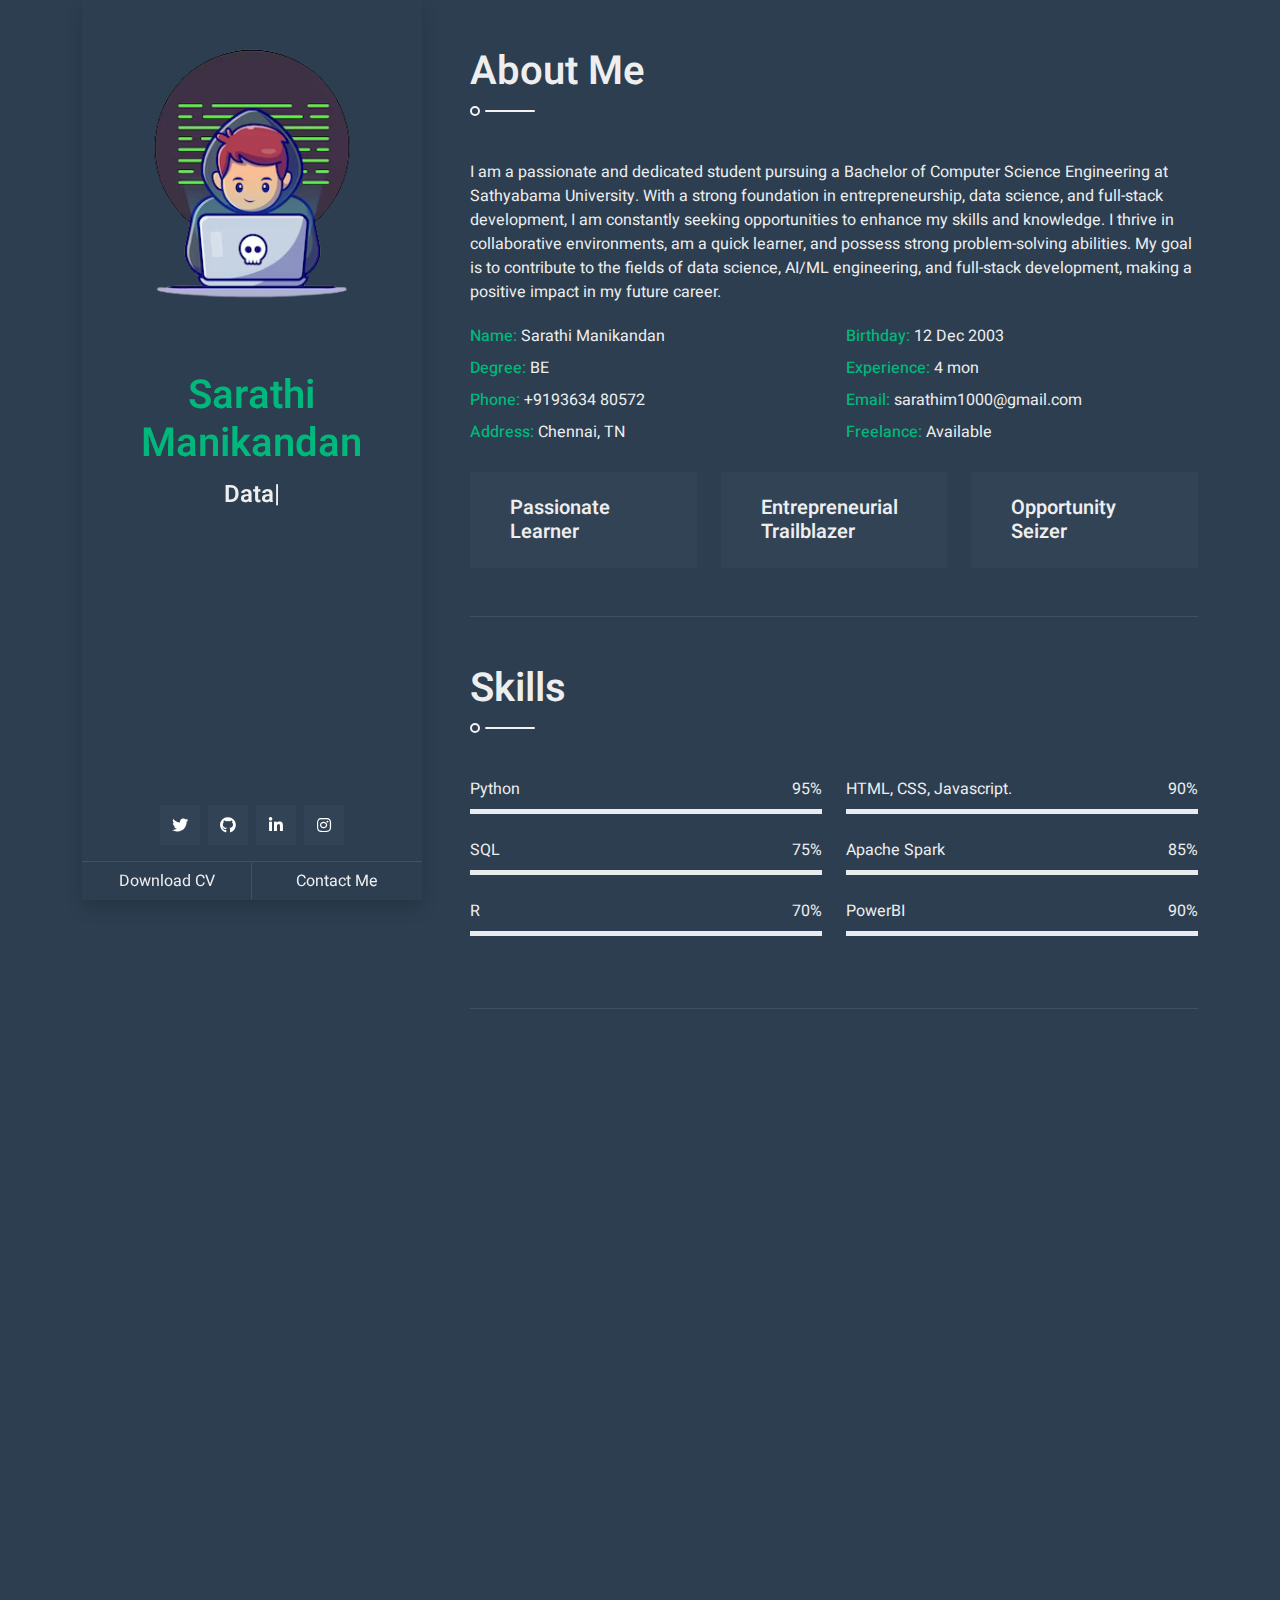
==== index.html @ cac863b0 "Add files via upload" ====
<!DOCTYPE html>
<html lang="en">
    <head>
        <met#aeb3b8et="utf-8">
        <title>Portfolio</title>
        <meta content="width=device-width, initial-scale=1.0" name="viewport">
        <meta content="Free Website Template" name="keywords">
        <meta content="Free Website Template" name="description">

        <!-- Favicon -->
       
        <link rel="icon" type="image/png" href="img/ico.png">

        <!-- Google Web Fonts -->
        <link rel="preconnect" href="https://fonts.googleapis.com">
        <link rel="preconnect" href="https://fonts.gstatic.com" crossorigin>
        <link href="https://fonts.googleapis.com/css2?family=Heebo:wght@300;400;500;600;700&display=swap" rel="stylesheet">

        <!-- Icon Font Stylesheet -->
        <link href="https://cdnjs.cloudflare.com/ajax/libs/font-awesome/5.10.0/css/all.min.css" rel="stylesheet">
        <link href="https://cdn.jsdelivr.net/npm/bootstrap-icons@1.4.1/font/bootstrap-icons.css" rel="stylesheet">

        <!-- Libraries Stylesheet -->
        <link href="lib/owlcarousel/assets/owl.carousel.min.css" rel="stylesheet">
        <link href="lib/lightbox/css/lightbox.min.css" rel="stylesheet">
        <link href="lib/animate/animate.min.css" rel="stylesheet">

        <!-- Customized Bootstrap Stylesheet -->
        <link href="css/bootstrap.min.css" rel="stylesheet">

        <!-- Template Stylesheet -->
        <link href="css/style.css" rel="stylesheet">
    </head>

    <body>
        <!-- Spinner Start -->
        <div id="spinner" class="show bg-white position-fixed translate-middle w-100 vh-100 top-50 start-50 d-flex align-items-center justify-content-center">
            <div class="spinner-border text-primary" style="width: 3rem; height: 3rem;" role="status">
                <span class="sr-only">Loading...</span>
            </div>
        </div>
        <!-- Spinner End -->

        <div class="container">
            <div class="row g-5">
                <div class="col-lg-4 sticky-lg-top vh-100">
                    <div class="d-flex flex-column h-100 text-center overflow-auto shadow">
                        <img class="w-100 img-fluid mb-4" src="img/profile10.png" alt="Image">
                        <h1 class="text-primary mt-2">Sarathi Manikandan</h1>
                        <div class="mb-4" style="height: 22px;">
                            <h4 class="typed-text-output d-inline-block text-light"></h4>
                            <div class="typed-text d-none">Data Scientist, AI/ML Engineer, Full Stack Developer.</div>
                        </div>
                        <div class="d-flex justify-content-center mt-auto mb-3">
                            <a class="btn btn-secondary btn-square mx-1" href="https://twitter.com/Sarathi0M"><i class="fab fa-twitter"></i></a>
                            <a class="btn btn-secondary btn-square mx-1" href="https://github.com/SarathiManikandan0"><i class="fab fa-github"></i></a> 
                            <a class="btn btn-secondary btn-square mx-1" href="https://www.linkedin.com/in/sarathi-manikandan/"><i class="fab fa-linkedin-in"></i></a>
                            <a class="btn btn-secondary btn-square mx-1" href="https://www.instagram.com/sarathi_manikandan/"><i class="fab fa-instagram"></i></a>
                        </div>
                        <div class="d-flex align-items-end justify-content-between border-top">
                            <a href="https://drive.google.com/file/d/1EFfKOIM3UXPqPHEk5IjCb9lO9Y8ppTGz/view?usp=sharing" class="btn w-50 border-end">Download CV</a>
                            <a href="#contact" class="btn w-50 btn-scroll">Contact Me</a>
                        </div>
                    </div>
                </div>
                <div class="col-lg-8">
                    <!-- About Start -->
                    <section class="py-5 border-bottom wow fadeInUp" data-wow-delay="0.1s">
                        <h1 class="title pb-3 mb-5">About Me</h1>
                        <p>
                            I am a passionate and dedicated student pursuing a Bachelor of Computer Science Engineering at Sathyabama University. With a strong foundation in entrepreneurship, data science, and full-stack development, I am constantly seeking opportunities to enhance my skills and knowledge. I thrive in collaborative environments, am a quick learner, and possess strong problem-solving abilities. My goal is to contribute to the fields of data science, AI/ML engineering, and full-stack development, making a positive impact in my future career.</p>
                        <div class="row mb-4">
                            <div class="col-sm-6 py-1">
                                <span class="fw-medium text-primary">Name:</span> Sarathi Manikandan
                            </div>
                            <div class="col-sm-6 py-1">
                                <span class="fw-medium text-primary">Birthday:</span> 12 Dec 2003
                            </div>
                            <div class="col-sm-6 py-1">
                                <span class="fw-medium text-primary">Degree:</span> BE
                            </div>
                            <div class="col-sm-6 py-1">
                                <span class="fw-medium text-primary">Experience:</span> 4 mon
                            </div>
                            <div class="col-sm-6 py-1">
                                <span class="fw-medium text-primary">Phone:</span> +9193634 80572
                            </div>
                            <div class="col-sm-6 py-1">
                                <span class="fw-medium text-primary">Email:</span> sarathim1000@gmail.com
                            </div>
                            <div class="col-sm-6 py-1">
                                <span class="fw-medium text-primary">Address:</span> Chennai, TN
                            </div>
                            <div class="col-sm-6 py-1">
                                <span class="fw-medium text-primary">Freelance:</span> Available
                            </div>
                        </div>
                        <div class="row g-4">
                            <div class="col-md-4 col-lg-6 col-xl-4">
                                <div class="d-flex bg-secondary p-4"> 
                           
                                    <div class="ps-3">
                                        <p class="mb-0"></p>
                                        <h5 class="mb-0">Passionate Learner</h5>
                                    </div>
                                </div>
                            </div>
                            <div class="col-md-4 col-lg-6 col-xl-4">
                                <div class="d-flex bg-secondary p-4">
                             <!--     <h1 class="flex-shrink-0 display-5 text-primary mb-0" data-toggle="counter-up"></h1>  -->  
                                    <div class="ps-3">
                                        <p class="mb-0"></p>
                                        <h5 class="mb-0">Entrepreneurial Trailblazer</h5>
                                    </div>
                                </div>
                            </div>
                            <div class="col-md-4 col-lg-6 col-xl-4">
                                <div class="d-flex bg-secondary p-4">
                              <!---    <h1 class="flex-shrink-0 display-5 text-primary mb-0" data-toggle="counter-up"></h1>   -->  
                                    <div class="ps-3">
                                        <p class="mb-0"></p>
                                        <h5 class="mb-0">Opportunity Seizer</h5>
                                    </div>
                                </div>
                            </div>
                        </div>
                    </section>
                    <!-- About End -->

                    <!-- Skills Start -->
                    <section class="py-5 border-bottom wow fadeInUp" data-wow-delay="0.1s">
                        <h1 class="title pb-3 mb-5">Skills</h1>
                        <div class="row">
                            <div class="col-sm-6">
                                <div class="skill mb-4">
                                    <div class="d-flex justify-content-between">
                                        <p class="mb-2">Python</p>
                                        <p class="mb-2">95%</p>
                                    </div>
                                    <div class="progress">
                                        <div class="progress-bar bg-primary" role="progressbar" aria-valuenow="95" aria-valuemin="0" aria-valuemax="100"></div>
                                    </div>
                                </div>
                                <div class="skill mb-4">
                                    <div class="d-flex justify-content-between">
                                        <p class="mb-2">SQL</p>
                                        <p class="mb-2">75%</p>
                                    </div>
                                    <div class="progress">
                                        <div class="progress-bar bg-warning" role="progressbar" aria-valuenow="85" aria-valuemin="0" aria-valuemax="100"></div>
                                    </div>
                                </div>
                                <div class="skill mb-4">
                                    <div class="d-flex justify-content-between">
                                        <p class="mb-2">R</p>
                                        <p class="mb-2">70%</p>
                                    </div>
                                    <div class="progress">
                                        <div class="progress-bar bg-danger" role="progressbar" aria-valuenow="90" aria-valuemin="0" aria-valuemax="100"></div>
                                    </div>
                                </div>
                            </div>
                            <div class="col-sm-6">
                                <div class="skill mb-4">
                                    <div class="d-flex justify-content-between">
                                        <p class="mb-2">HTML, CSS, Javascript.</p>
                                        <p class="mb-2">90%</p>
                                    </div>
                                    <div class="progress">
                                        <div class="progress-bar bg-danger" role="progressbar" aria-valuenow="90" aria-valuemin="0" aria-valuemax="100"></div>
                                    </div>
                                </div>
                                <div class="skill mb-4">
                                    <div class="d-flex justify-content-between">
                                        <p class="mb-2">Apache Spark</p>
                                        <p class="mb-2">85%</p>
                                    </div>
                                    <div class="progress">
                                        <div class="progress-bar bg-success" role="progressbar" aria-valuenow="95" aria-valuemin="0" aria-valuemax="100"></div>
                                    </div>
                                </div>
                                <div class="skill mb-4">
                                    <div class="d-flex justify-content-between">
                                        <p class="mb-2">PowerBI</p>
                                        <p class="mb-2">90%</p>
                                    </div>
                                    <div class="progress">
                                        <div class="progress-bar bg-info" role="progressbar" aria-valuenow="85" aria-valuemin="0" aria-valuemax="100"></div>
                                    </div>
                                </div>
                            </div>
                        </div>
                    </section>
                    <!-- Skills End -->

                    <!-- Expericence Start -->
                    <section class="py-5 wow fadeInUp" data-wow-delay="0.1s">
                        <h1 class="title pb-3 mb-5">Expericence</h1>
                        <div class="border-start border-2 border-light pt-2 ps-5">
                            <div class="position-relative mb-4">
                                <span class="bi bi-arrow-right fs-4 text-light position-absolute" style="top: -5px; left: -50px;"></span>
                                <h5 class="mb-1">Data Science Intern</h5>
                                <p class="mb-2">Verzeo | <small>Sep '22 - Nov '22 </small></p>
                                <p> Successfully completed data science project, applying machine learning
                                    algorithms and delivering valuable insights. Proficient in data preprocessing, ensuring data quality and suitability for
                                    analysis.Effective data visualization and communication skills, collaborating with team
                                    members to present findings.</p>
                            </div>
                            <div class="position-relative mb-4">
                                <span class="bi bi-arrow-right fs-4 text-light position-absolute" style="top: -5px; left: -50px;"></span>
                                <h5 class="mb-1">Machine Learning</h5>
                                <p class="mb-2">Rinex| <small>Sep '22 - Nov '22 </small></p>
                                <p> Proven track record of successfully leading cross-functional teams and
                                    delivering projects on time and within budget.Exceptional problem-solving skills, employing analytical thinking to identify and
                                    resolve complex issues efficiently.Strong collaborator, adapting to diverse working styles and contributing to a
                                    positive team environment, while demonstrating a proactive approach to
                                    personal and professional growth.</p>
                            </div>
           
                        </div>
                    </form>
                    </section>
                    <!-- Subscribe End -->

                    <!-- Services Start -->
                    <section class="py-5 border-bottom wow fadeInUp" data-wow-delay="0.1s">
                        <h1 class="title pb-3 mb-5">Services</h1>
                        <div class="row g-4">
                            <div class="col-md-6">
                                <div class="service-item">
                                    <i class="fa fa-2x fa-laptop-code mx-auto mb-4"></i>
                                    <h5 class="mb-2">Web Design</h5>
                                    <p class="mb-0">Crafting captivating web designs that elevate your online presence and engage your target audience</p>
                                </div>
                            </div>
                            <div class="col-md-6">
                                <div class="service-item">
                                    <i class="fa fa-2x fa-database mx-auto mb-4"></i>
                                    <h5 class="mb-2">Data Engineering</h5>
                                    <p class="mb-0">Building robust data infrastructure and implementing efficient data pipelines to unlock actionable insights and drive data-informed decision-making.</p>
                                </div>
                            </div>
                            <div class="col-md-6">
                                <div class="service-item">
                                    <i class="fa fa-2x fa-cogs mx-auto mb-4"></i>
                                    <h5 class="mb-2">Machine Learning Engineer</h5>
                                    <p class="mb-0">Applying cutting-edge machine learning algorithms to extract valuable insights and drive intelligent decision-making.</p>
                                </div>
                            </div>
                            <div class="col-md-6">
                                <div class="service-item">
                                    <i class="fa fa-2x fa-puzzle-piece mx-auto mb-4"></i>
                                    <h5 class="mb-2">Predictive Analytics</h5>
                                    <p class="mb-0">Providing in-depth analysis and actionable insights to unlock hidden patterns, trends, and opportunities in complex data sets.</p>
                                </div>
                            </div>
                        </div>
                    </section>
                    <!-- Services End -->

                    <!-- Portfolio Start -->
                    <section class="py-5 border-bottom wow fadeInUp" data-wow-delay="0.1s">
                        <h1 class="title pb-3 mb-5">Portfolio</h1>
                        <div class="row">
                            <div class="col-12">
                                <div class="row">
                                    <div class="col-12 text-center mb-2">
                                        <ul class="list-inline mb-4" id="portfolio-flters">
                                            <li class="btn btn-secondary active"  data-filter="*"><i class="fa fa-star me-2"></i>All</li>
                                            <li class="btn btn-secondary" data-filter=".first"><i class="fa fa-laptop-code me-2"></i>Design</li>
                                            <li class="btn btn-secondary" data-filter=".second"><i class="fa fa-mobile-alt me-2"></i>Development</li>
                                        </ul>
                                    </div>
                                </div>
                                <div class="row portfolio-container">
                                    <div class="col-md-6 mb-4 portfolio-item first">
                                        <div class="position-relative overflow-hidden mb-2">
                                            <img class="img-fluid w-100" src="img/portfolio-1.jpg" alt="">
                                            <div class="portfolio-btn d-flex align-items-center justify-content-center">
                                                <a href="img/portfolio-1.jpg" data-lightbox="portfolio">
                                                    <i class="bi bi-plus text-light"></i>
                                                </a>
                                            </div>
                                        </div>
                                    </div>
                                    <div class="col-md-6 mb-4 portfolio-item second">
                                        <div class="position-relative overflow-hidden mb-2">
                                            <img class="img-fluid w-100" src="img/portfolio-2.jpg" alt="">
                                            <div class="portfolio-btn d-flex align-items-center justify-content-center">
                                                <a href="img/portfolio-2.jpg" data-lightbox="portfolio">
                                                    <i class="bi bi-plus text-light"></i>
                                                </a>
                                            </div>
                                        </div>
                                    </div>
                                    <div class="col-md-6 mb-4 portfolio-item first">
                                        <div class="position-relative overflow-hidden mb-2">
                                            <img class="img-fluid w-100" src="img/portfolio-3.jpg" alt="">
                                            <div class="portfolio-btn d-flex align-items-center justify-content-center">
                                                <a href="img/portfolio-3.jpg" data-lightbox="portfolio">
                                                    <i class="bi bi-plus text-light"></i>
                                                </a>
                                            </div>
                                        </div>
                                    </div>
                                    <div class="col-md-6 mb-4 portfolio-item second">
                                        <div class="position-relative overflow-hidden mb-2">
                                            <img class="img-fluid w-100" src="img/portfolio-4.jpg" alt="">
                                            <div class="portfolio-btn d-flex align-items-center justify-content-center">
                                                <a href="img/portfolio-4.jpg" data-lightbox="portfolio">
                                                    <i class="bi bi-plus text-light"></i>
                                                </a>
                                            </div>
                                        </div>
                                    </div>
                                </div>
                            </div>
                        </div>
                    </section>
                    <!-- Portfolio End -->

  
                    <!-- Contact Start -->
                    <section class="py-5 wow fadeInUp" data-wow-delay="0.1s" id="contact">
                        <h1 class="title pb-3 mb-5">Contact Me</h1>
						<p class="mb-4">Feel free to reach out to me via email, phone, or LinkedIn. I look forward to connecting with you and discussing potential opportunities. <a href="https://drive.google.com/file/d/1EFfKOIM3UXPqPHEk5IjCb9lO9Y8ppTGz/view?usp=sharing">Download Now</a></p>
                        <form action="https://formsubmit.io/send/60b9c023-ed10-4f9d-9474-4a6fe65badb8" method="post">
                            <div class="row g-3">
                                <div class="col-md-6">
                                    <div class="form-floating">
                                        <input type="text" class="form-control border-0 bg-secondary" id="name" name="name" placeholder="Your Name">
                                    
                                        <label for="name">Your Name</label>
                                    </div>
                                </div>
                                <div class="col-md-6">
                                    <div class="form-floating">
                                        <input type="email" class="form-control border-0 bg-secondary" id="email" name="email" placeholder="Your Email">
                                        <label for="email">Your Email</label>
                                    </div>
                                </div>
                                <div class="col-12">
                                    <div class="form-floating">
                                        <input type="text" class="form-control border-0 bg-secondary" id="subject" name="subject" placeholder="Subject">
                                        <label for="subject">Subject</label>
                                    </div>
                                </div>
                                <div class="col-12">
                                    <div class="form-floating">
                                        <textarea class="form-control border-0 bg-secondary" placeholder="Leave a message here" id="message" name="message" style="height: 200px"></textarea>
                                        <label for="message">Message</label>
                                    </div>
                                </div>
                                <div class="col-12">
                                    <button class="btn btn-primary w-100 py-3" type="submit">Send Message</button>
                                </div>
                            </div>
                        </form>
                        
                    </section>
                    <!-- Contact End -->

                    <!-- Footer Start -->
                    <section class="wow fadeIn" data-wow-delay="0.1s">
                        <div class="bg-secondary text-light text-center p-5">
                            <div class="d-flex justify-content-center mb-4">
                                <a class="btn btn-dark btn-square mx-1" href="https://twitter.com/Sarathi0M"><i class="fab fa-twitter"></i></a>
                                <a class="btn btn-dark btn-square mx-1" href="https://github.com/SarathiManikandan0"><i class="fab fa-github"></i></a>
                                <a class="btn btn-dark btn-square mx-1" href="https://www.linkedin.com/in/sarathi-manikandan/"><i class="fab fa-linkedin-in"></i></a>
                                <a class="btn btn-dark btn-square mx-1" href="https://www.instagram.com/sarathi_manikandan/"><i class="fab fa-instagram"></i></a>
                            </div>
                            <div class="d-flex justify-content-center mb-3">
                                <a class="text-light px-3 border-end" href="privacy.html">Privacy</a>
                             
                            </div> 
							
                            
							<p class="m-0">&copy; All Rights Reserved. Designed by <a href="privacy.html">Sarathi Manikandan</a></p>
                        </div>
                    </section>
                    <!-- Footer End -->
                </div>
            </div>
        </div>

        
        <!-- Back to Top -->
        <a href="#" class="back-to-top"><i class="fa fa-angle-double-up"></i></a>
        
        <!-- JavaScript Libraries -->
        <script src="https://code.jquery.com/jquery-3.4.1.min.js"></script>
        <script src="https://stackpath.bootstrapcdn.com/bootstrap/4.4.1/js/bootstrap.bundle.min.js"></script>
        <script src="lib/wow/wow.min.js"></script>
        <script src="lib/typed/typed.min.js"></script>
        <script src="lib/easing/easing.min.js"></script>
        <script src="lib/waypoints/waypoints.min.js"></script>
        <script src="lib/counterup/counterup.min.js"></script>
        <script src="lib/owlcarousel/owl.carousel.min.js"></script>
        <script src="lib/isotope/isotope.pkgd.min.js"></script>
        <script src="lib/lightbox/js/lightbox.min.js"></script>

        <!-- Contact Javascript File -->
        <script src="mail/jqBootstrapValidation.min.js"></script>
        <script src="mail/contact.js"></script>

        <!-- Template Javascript -->
        <script src="js/main.js"></script>
    </body>
</html>
---- css/style.css ----
/********** Template CSS **********/
:root {
  --primary: #00B87B;
  --secondary: #314355;
  --light: #F2F2F2;
  --dark: #2C3E50;
}

#spinner {
  opacity: 0;
  visibility: hidden;
  transition: opacity .5s ease-out, visibility 0s linear .5s;
  z-index: 99999;
}

#spinner.show {
  transition: opacity .5s ease-out, visibility 0s linear 0s;
  visibility: visible;
  opacity: 1;
}

@media (max-width: 991.98px) {
  .sticky-lg-top.vh-100 {
    height: 100% !important;
  }
}

.fw-semi-bold {
  font-weight: 600;
}

.fw-medium {
  font-weight: 500;
}

.btn-square {
  width: 40px;
  height: 40px;
}

.btn-sm-square {
  width: 30px;
  height: 30px;
}

.btn-lg-square {
  width: 50px;
  height: 50px;
}

.btn-square,
.btn-sm-square,
.btn-lg-square {
  padding: 0;
  display: flex;
  align-items: center;
  justify-content: center;
}

.btn.btn-primary {
  color: #FFFFFF;
}

.typed-cursor {
  font-size: 25px;
  color: var(--light);
}

.back-to-top {
  position: fixed;
  display: none;
  width: 30px;
  height: 30px;
  text-align: center;
  line-height: 1;
  font-size: 30px;
  right: 30px;
  bottom: 30px;
  transition: background 0.5s;
  z-index: 11;
}

.back-to-top i {
  color: var(--primary);
}

.back-to-top i:hover {
  color: var(--dark);
}

.back-to-top {
  -webkit-animation: action 1s infinite alternate;
  animation: action 1s infinite alternate;
}

@-webkit-keyframes action {
  0% {
    transform: translateY(0);
  }

  100% {
    transform: translateY(-15px);
  }
}

@keyframes action {
  0% {
    transform: translateY(0);
  }

  100% {
    transform: translateY(-15px);
  }
}

.title {
  position: relative;
}

.title::before {
  position: absolute;
  content: "";
  width: 10px;
  height: 10px;
  bottom: -4px;
  left: 0;
  border: 2px solid var(--light);
  border-radius: 10px;
}

.title::after {
  position: absolute;
  content: "";
  width: 50px;
  height: 2px;
  bottom: 0;
  left: 15px;
  border-radius: 2px;
  background: var(--light);
}

.progress {
  height: 5px;
}

.progress .progress-bar {
  width: 0px;
  transition: 2s;
}

.service-item {
  padding: 30px;
  text-align: center;
  background: var(--secondary);
}

.service-item i {
  width: 75px;
  height: 75px;
  display: flex;
  align-items: center;
  justify-content: center;
  background: var(--light);
  color: var(--primary);
  transition: .5s;
}

.service-item:hover i {
  background: var(--primary);
  color: var(--light);
}

.portfolio-item .portfolio-btn {
  position: absolute;
  width: 0;
  height: 0;
  top: 50%;
  left: 50%;
  font-size: 90px;
  background: rgba(44, 62, 80, .9);
  opacity: 0;
  transition: .5s;
}

.portfolio-item:hover .portfolio-btn {
  opacity: 1;
  width: calc(100% - 60px);
  height: calc(100% - 60px);
  top: 30px;
  left: 30px;
}

.portfolio-item i {
  opacity: 0;
  transition: .3s;
  transition-delay: .3s;
}

.portfolio-item:hover i {
  opacity: 1;
}

.testimonial-carousel .owl-dots {
  margin-top: 25px;
  text-align: center;
}

.testimonial-carousel .owl-dot {
  display: inline-block;
  margin: 0 5px;
  width: 15px;
  height: 15px;
  background: var(--light);
}

.testimonial-carousel .owl-dot.active {
  background: var(--primary);
}
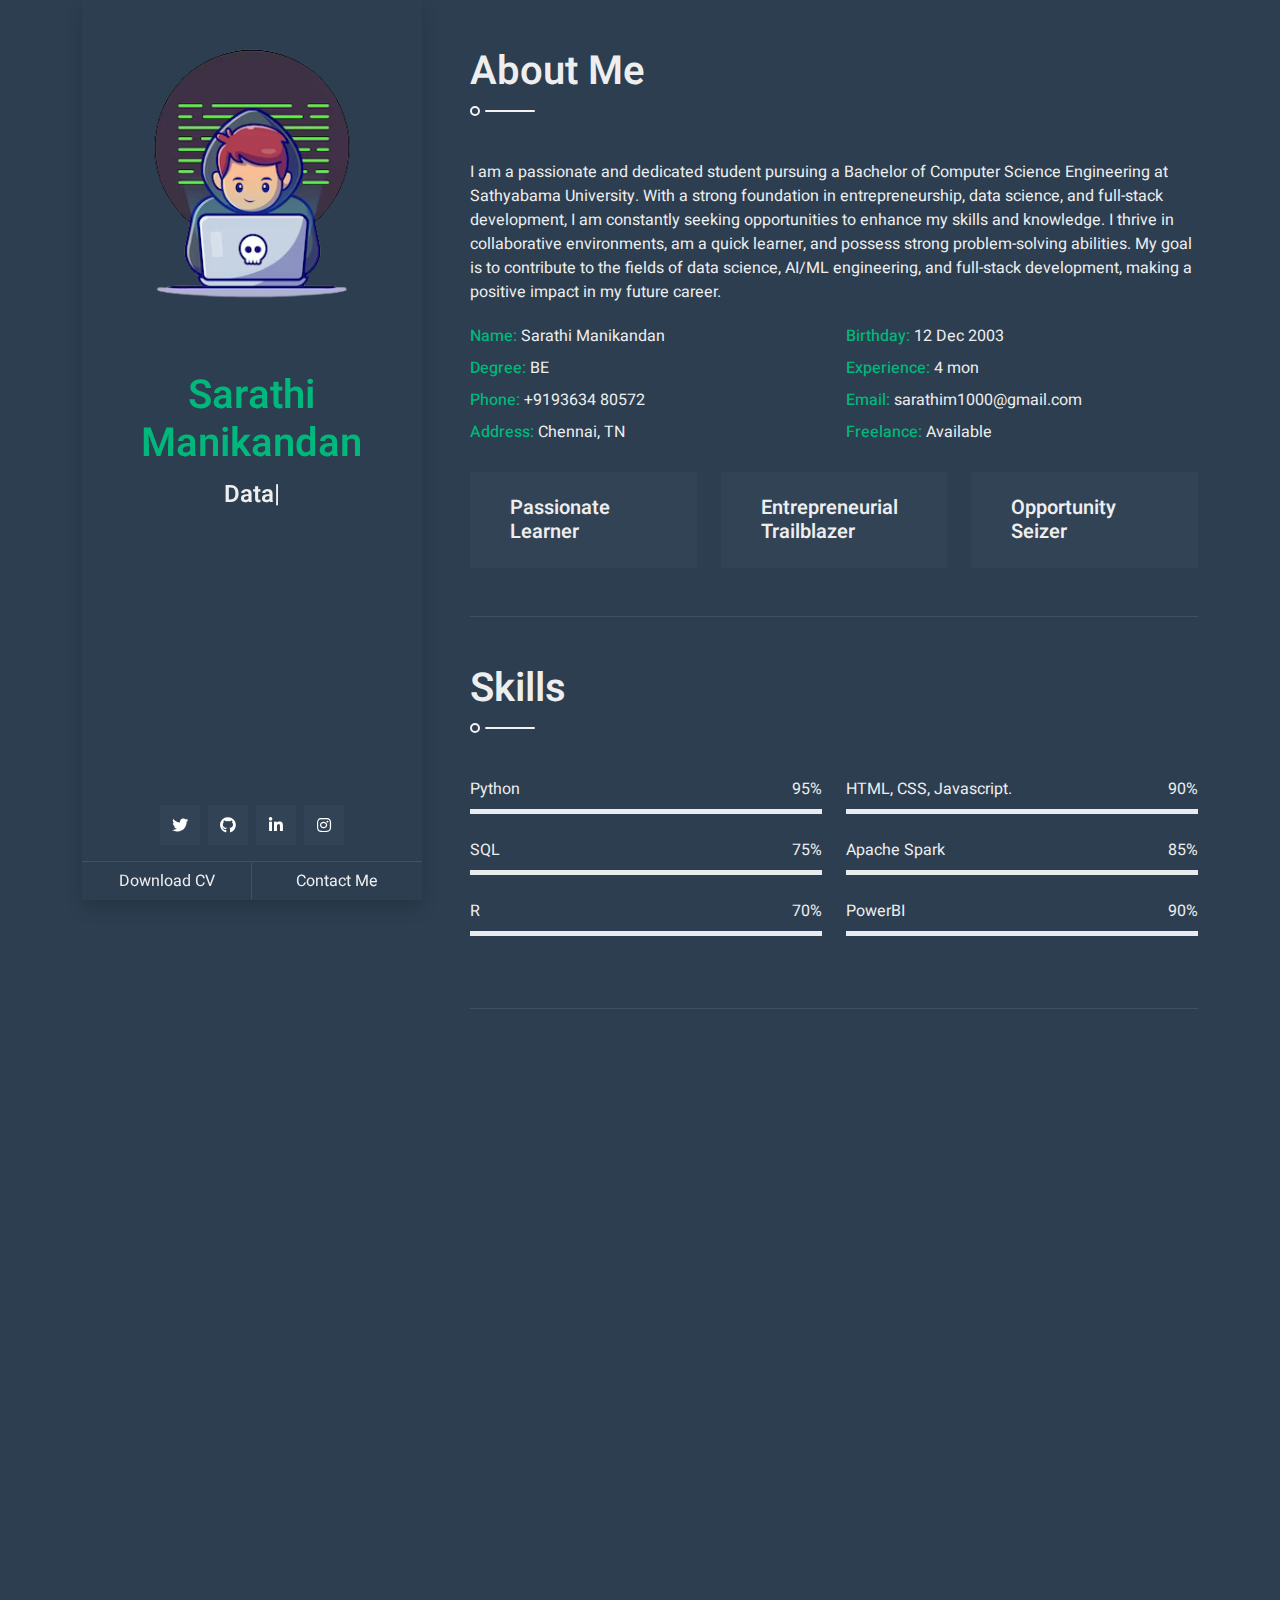
==== commit bb368956: "Update index.html" ====
--- a/index.html
+++ b/index.html
@@ -258,7 +258,7 @@
                     </section>
                     <!-- Services End -->
 
-                    <!-- Portfolio Start -->
+                                       <!-- Portfolio Start -->
                     <section class="py-5 border-bottom wow fadeInUp" data-wow-delay="0.1s">
                         <h1 class="title pb-3 mb-5">Portfolio</h1>
                         <div class="row">
@@ -267,52 +267,43 @@
                                     <div class="col-12 text-center mb-2">
                                         <ul class="list-inline mb-4" id="portfolio-flters">
                                             <li class="btn btn-secondary active"  data-filter="*"><i class="fa fa-star me-2"></i>All</li>
-                                            <li class="btn btn-secondary" data-filter=".first"><i class="fa fa-laptop-code me-2"></i>Design</li>
-                                            <li class="btn btn-secondary" data-filter=".second"><i class="fa fa-mobile-alt me-2"></i>Development</li>
+                                            <li class="btn btn-secondary" data-filter=".first"><i class="fa fa-laptop-code me-2"></i>ML Development</li>
+                                            <li class="btn btn-secondary" data-filter=".second"><i class="fa fa-mobile-alt me-2"></i>Visual</li>
                                         </ul>
                                     </div>
                                 </div>
                                 <div class="row portfolio-container">
                                     <div class="col-md-6 mb-4 portfolio-item first">
                                         <div class="position-relative overflow-hidden mb-2">
-                                            <img class="img-fluid w-100" src="img/portfolio-1.jpg" alt="">
-                                            <div class="portfolio-btn d-flex align-items-center justify-content-center">
-                                                <a href="img/portfolio-1.jpg" data-lightbox="portfolio">
-                                                    <i class="bi bi-plus text-light"></i>
-                                                </a>
-                                            </div>
+                                            <a href="https://github.com/SarathiManikandan0/Student_recognition_system" target="_blank">
+                                                <img class="img-fluid w-100" src="img/ph.jpeg" alt="">
+                                            </a>
                                         </div>
                                     </div>
+                                    
                                     <div class="col-md-6 mb-4 portfolio-item second">
                                         <div class="position-relative overflow-hidden mb-2">
-                                            <img class="img-fluid w-100" src="img/portfolio-2.jpg" alt="">
-                                            <div class="portfolio-btn d-flex align-items-center justify-content-center">
-                                                <a href="img/portfolio-2.jpg" data-lightbox="portfolio">
-                                                    <i class="bi bi-plus text-light"></i>
-                                                </a>
-                                            </div>
+                                            <a href="https://public.tableau.com/app/profile/sarathi.m/viz/AlphabetInc_GOOG-PriceTrends/Dashboard1" target="_blank">
+                                                <img class="img-fluid w-100" src="img/tab1.png" alt="">
+                                            </a>
                                         </div>
                                     </div>
+                                    
                                     <div class="col-md-6 mb-4 portfolio-item first">
                                         <div class="position-relative overflow-hidden mb-2">
-                                            <img class="img-fluid w-100" src="img/portfolio-3.jpg" alt="">
-                                            <div class="portfolio-btn d-flex align-items-center justify-content-center">
-                                                <a href="img/portfolio-3.jpg" data-lightbox="portfolio">
-                                                    <i class="bi bi-plus text-light"></i>
-                                                </a>
-                                            </div>
+                                            <a href="https://github.com/SarathiManikandan0/Spark_ML_Lib" target="_blank">
+                                                <img class="img-fluid w-100" src="img/spark.png" alt="">
+                                            </a>
                                         </div>
                                     </div>
                                     <div class="col-md-6 mb-4 portfolio-item second">
                                         <div class="position-relative overflow-hidden mb-2">
-                                            <img class="img-fluid w-100" src="img/portfolio-4.jpg" alt="">
-                                            <div class="portfolio-btn d-flex align-items-center justify-content-center">
-                                                <a href="img/portfolio-4.jpg" data-lightbox="portfolio">
-                                                    <i class="bi bi-plus text-light"></i>
-                                                </a>
-                                            </div>
+                                            <a href="https://wandb.ai/sarathimanikandan/pytorch-demo/runs/4idfgmw3" target="_blank">
+                                                <img class="img-fluid w-100" src="img/pytorch.png" alt="">
+                                            </a>
                                         </div>
                                     </div>
+                                    
                                 </div>
                             </div>
                         </div>
